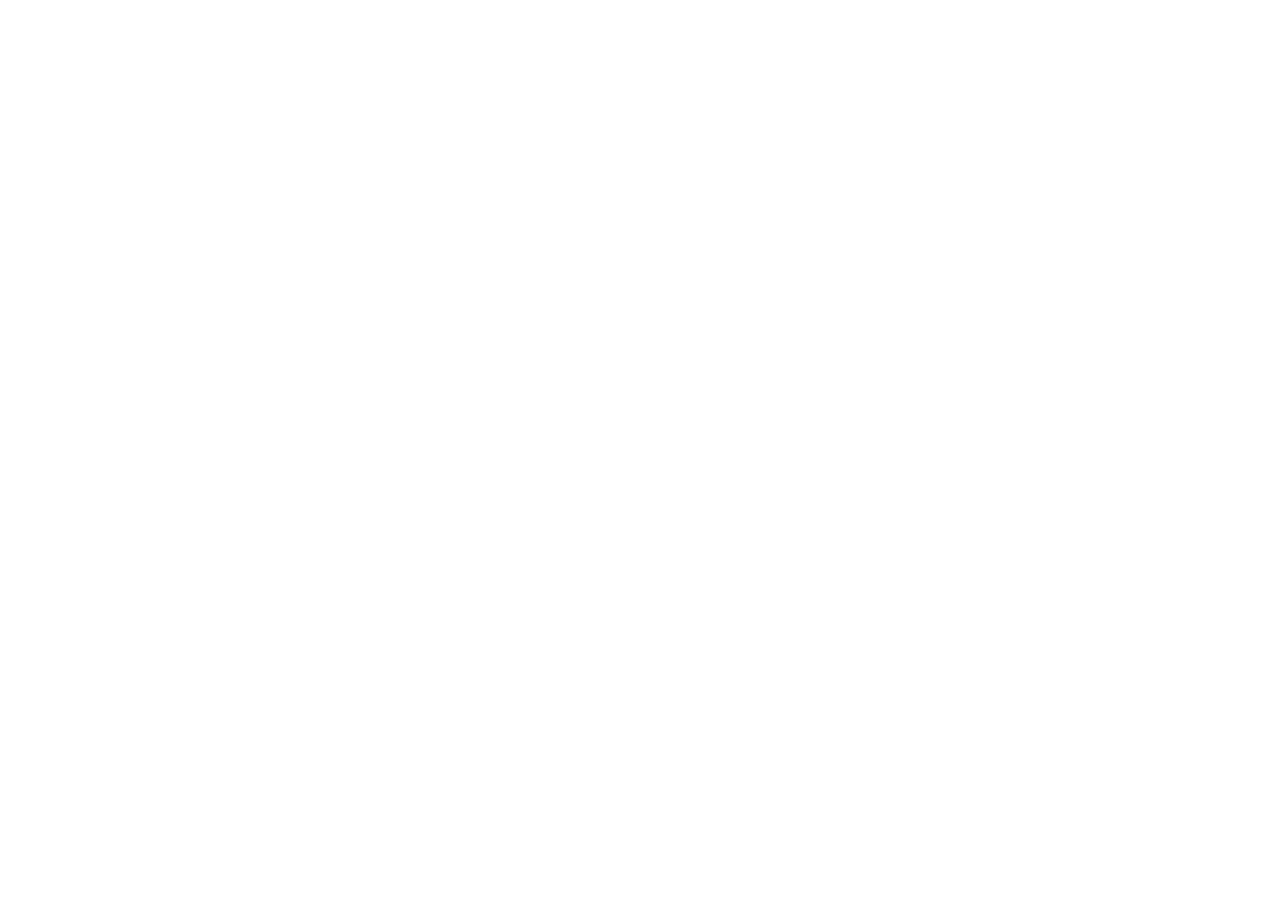
==== app/index.html @ 3b6300b7 "scaffolded and refactored" ====
<!doctype html>
<html lang="en">
  <head>
    <meta charset="UTF-8" />
    <meta name="viewport" content="width=device-width, initial-scale=1.0" />
    <link rel="stylesheet" href="style.css" />
    <title>Project Dog Years</title>
  </head>
  <body>
    <script type="module" src="main.js"></script>
  </body>
</html>
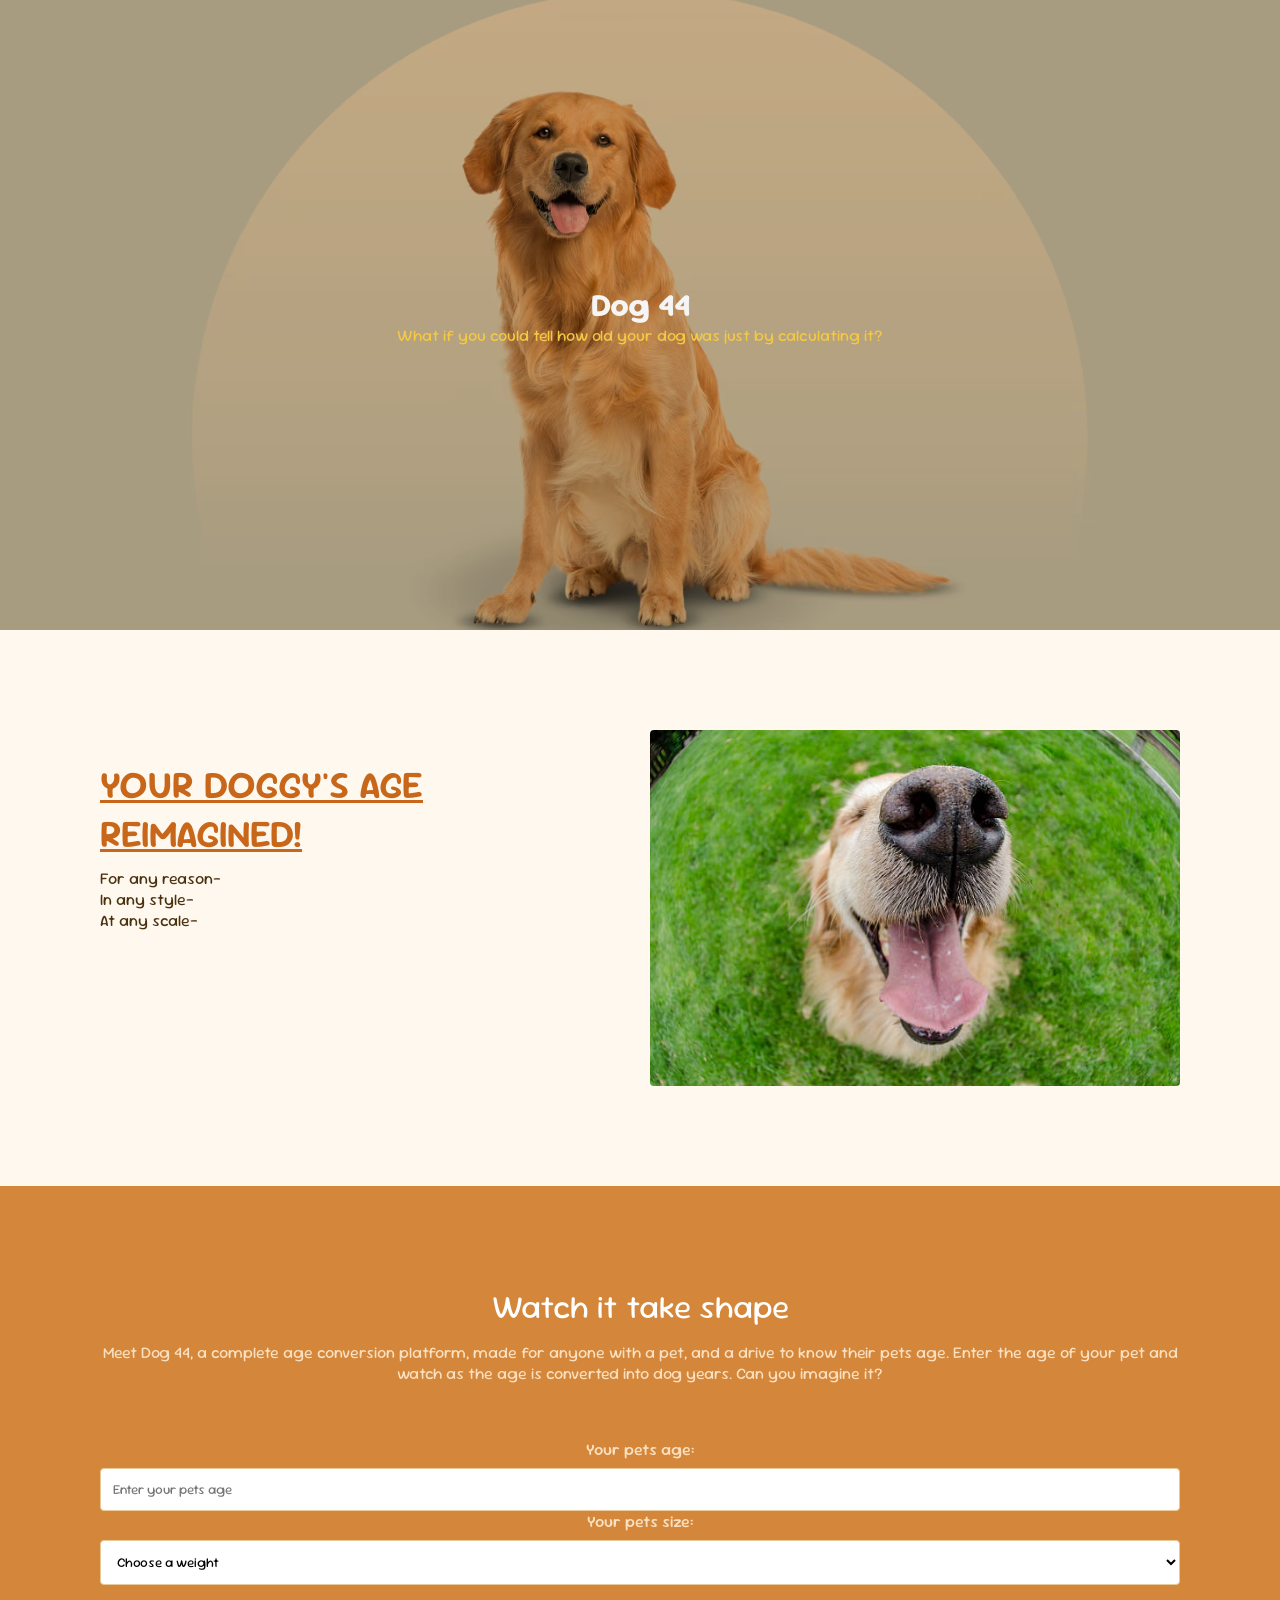
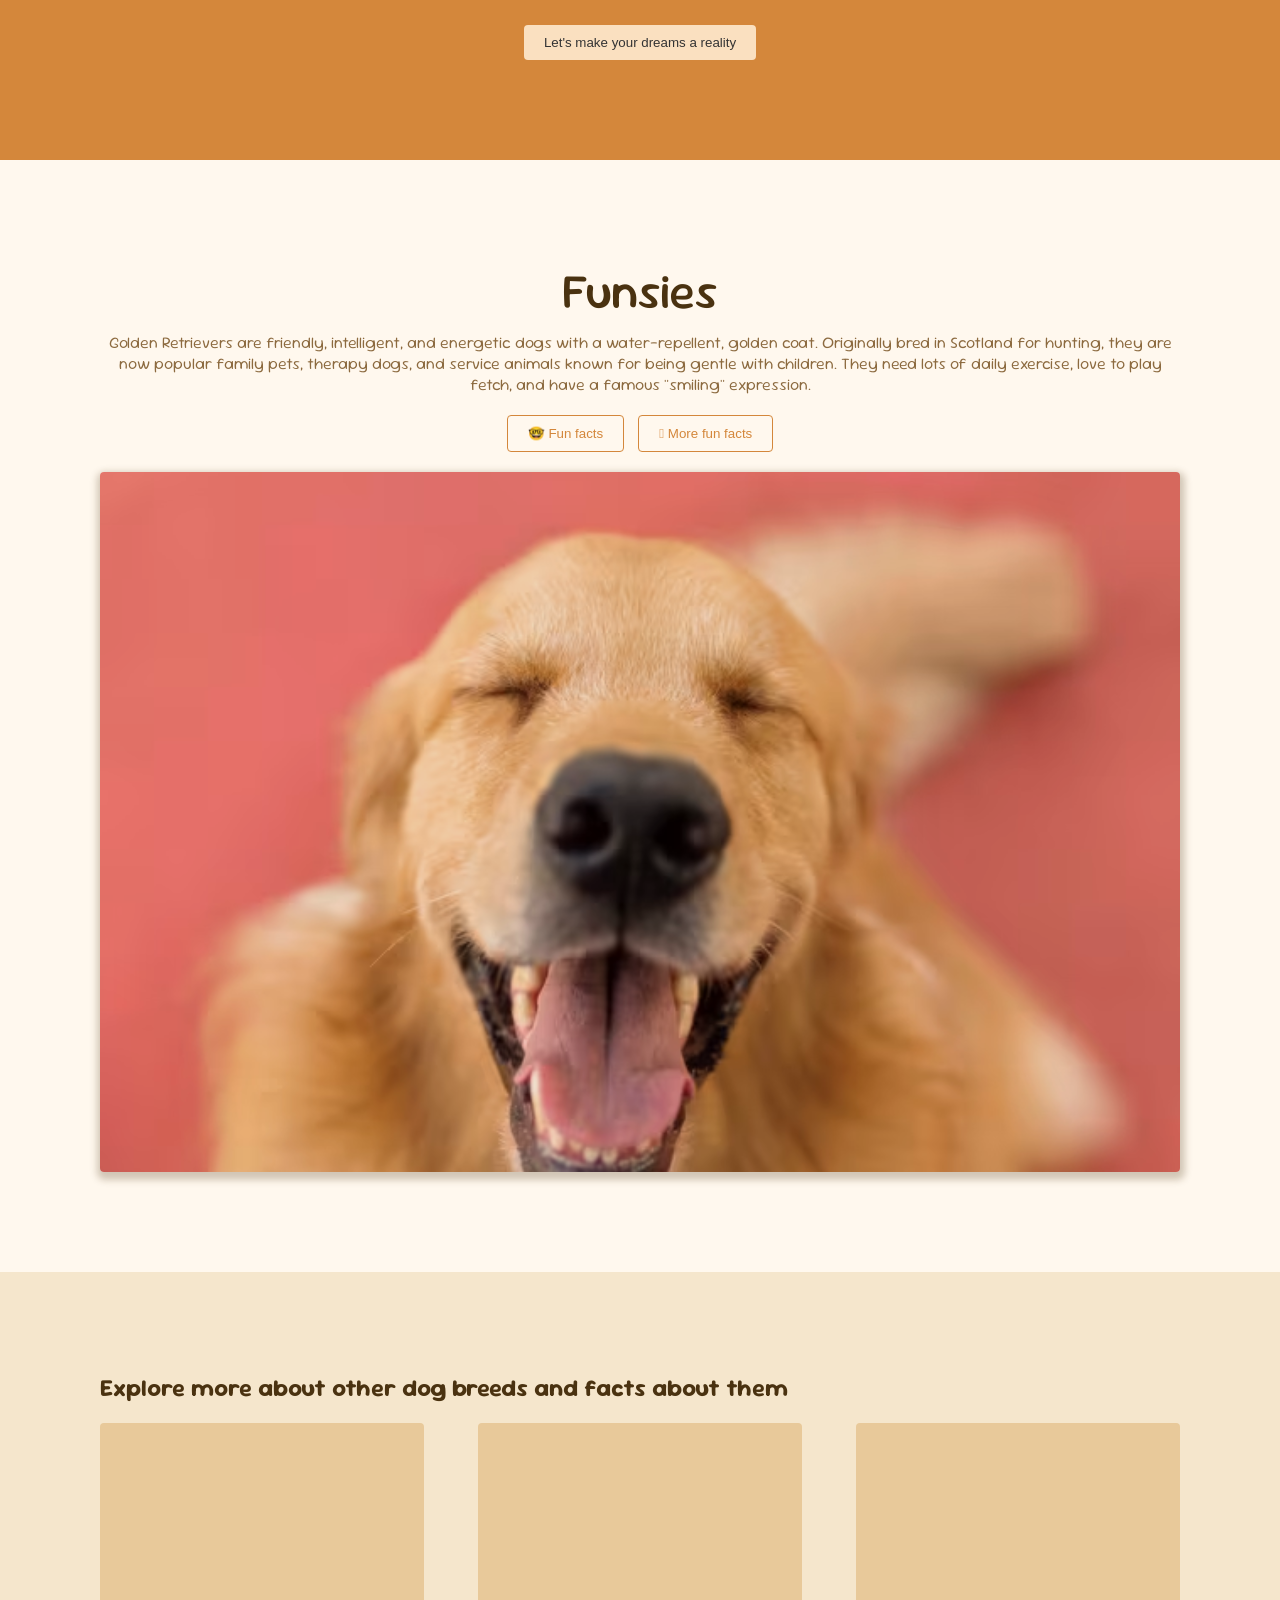
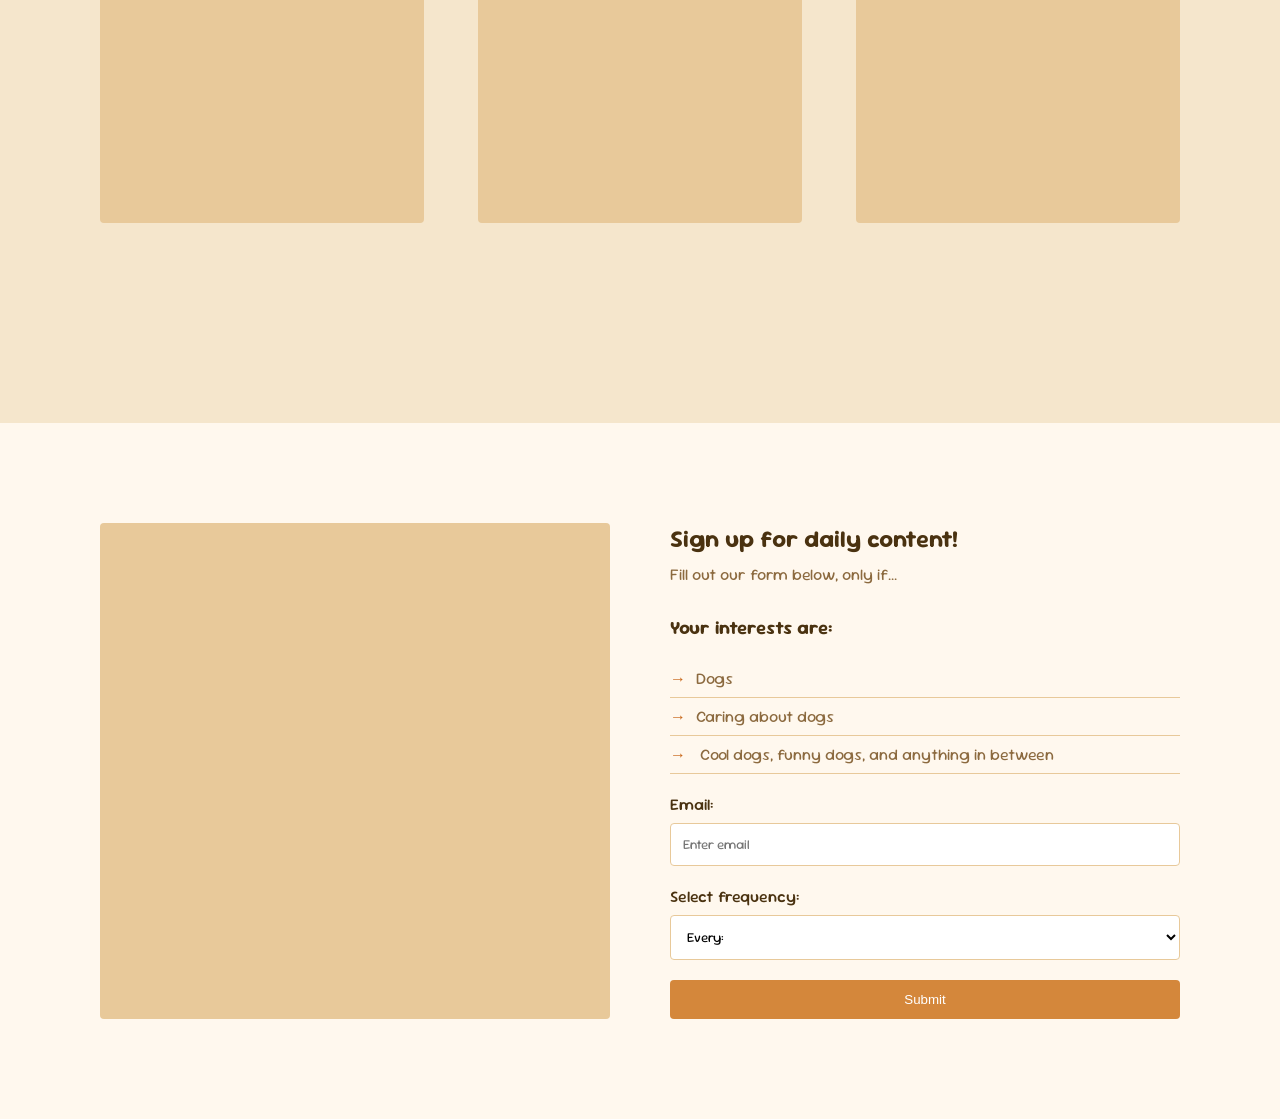
==== commit ee329212: "built out most of the html/css" ====
--- a/app/index.html
+++ b/app/index.html
@@ -3,10 +3,146 @@
   <head>
     <meta charset="UTF-8" />
     <meta name="viewport" content="width=device-width, initial-scale=1.0" />
-    <link rel="stylesheet" href="style.css" />
+    <link rel="preconnect" href="https://fonts.googleapis.com" />
+    <link rel="preconnect" href="https://fonts.gstatic.com" crossorigin />
+    <link
+      href="https://fonts.googleapis.com/css2?family=Sour+Gummy:ital,wght@0,100..900;1,100..900&display=swap"
+      rel="stylesheet"
+    />
+    <link rel="stylesheet" href="styles.css" />
     <title>Project Dog Years</title>
   </head>
   <body>
+    <!-- ---------------------------- Hero section ----------------------------- -->
+    <header class="hero">
+      <h1 class="hero__title">Dog 44</h1>
+      <p class="hero__description">
+        What if you could tell how old your dog was just by calculating it?
+      </p>
+    </header>
+
+    <!-- --------------------------- Feature section --------------------------- -->
+    <section class="feature">
+      <div class="feature__container">
+        <div class="feature__item">
+          <h2 class="feature__title feature__title--selected">
+            Your doggy's age reimagined!
+          </h2>
+          <p class="feature__description">
+            For any reason- <br />In any style- <br />At any scale-
+          </p>
+        </div>
+      </div>
+
+      <div class="feature__image-container">
+        <img
+          class="feature__image"
+          src="images/feature.jpg"
+          alt="Wide view picture of a dog."
+        />
+      </div>
+    </section>
+
+    <!-- ----------------------- Call to action section ------------------------ -->
+    <section class="cta">
+      <h3 class="cta__title">Watch it take shape</h3>
+      <p class="cta__description">
+        Meet Dog 44, a complete age conversion platform, made for anyone with a
+        pet, and a drive to know their pets age. Enter the age of your pet and
+        watch as the age is converted into dog years. Can you imagine it?
+      </p>
+
+      <!-- I want to render an age conversion calculator form using DOM manipulation -->
+      <form class="cta__form">
+        <div class="cta__form-group">
+          <label for="age">Your pets age:</label>
+          <input type="text" placeholder="Enter your pets age" />
+        </div>
+        <div class="cta__form-group">
+          <label for="size">Your pets size:</label>
+          <select id="course">
+            <option value="" selected disabled>Choose a weight</option>
+            <option value="small">&lt;20 lbs</option>
+            <option value="medium">20-50 lbs</option>
+            <option value="large">50-90 lbs</option>
+            <option value="giant">&gt;90 lbs</option>
+          </select>
+        </div>
+      </form>
+      <button class="cta__button cta__button--primary">
+        Let's make your dreams a reality
+      </button>
+    </section>
+
+    <!-- ---------------------------- Video section ---------------------------- -->
+    <section class="video">
+      <h3 class="video__title">Funsies</h3>
+      <p class="video__description">
+        Golden Retrievers are friendly, intelligent, and energetic dogs with a
+        water-repellent, golden coat. Originally bred in Scotland for hunting,
+        they are now popular family pets, therapy dogs, and service animals
+        known for being gentle with children. They need lots of daily exercise,
+        love to play fetch, and have a famous "smiling" expression.
+      </p>
+
+      <!-- No video yet, instead render a <ul> tag of fun facts when buttons clicked, make sure they're 50/50, use flex 1, flex-basis, etc -->
+      <div class="video__controls">
+        <button class="video__button video__button--primary">
+          🤓 Fun facts
+        </button>
+        <button class="video__button video__button--secondary">
+          🫪 More fun facts
+        </button>
+      </div>
+      <div class="video__container"></div>
+    </section>
+
+    <!-- -------------------------- Programs section --------------------------- -->
+    <section class="programs">
+      <h2>Explore more about other dog breeds and facts about them</h2>
+      <div class="programs__cards">
+        <div class="programs__card"></div>
+        <div class="programs__card"></div>
+        <div class="programs__card"></div>
+      </div>
+    </section>
+
+    <!-- ---------------------------- Form section ----------------------------- -->
+    <section class="element">
+      <div class="element__left">
+        <div class="element__placeholder"></div>
+      </div>
+      <div class="element__right">
+        <h2>Sign up for daily content!</h2>
+        <p class="element__subtitle">Fill out our form below, only if...</p>
+        <form class="element__form">
+          <h3>Your interests are:</h3>
+          <ul class="element__list">
+            <li class="element__list-item">Dogs</li>
+            <li class="element__list-item">Caring about dogs</li>
+            <li class="element__list-item">
+              Cool dogs, funny dogs, and anything in between
+            </li>
+          </ul>
+
+          <div class="element__form-group">
+            <label for="username">Email:</label>
+            <input type="text" id="email" placeholder="Enter email" />
+          </div>
+          <div class="element__form-group">
+            <label for="course">Select frequency:</label>
+            <select id="course">
+              <option value="" selected disabled>Every:</option>
+              <option value="day">Day</option>
+              <option value="week">Week</option>
+              <option value="month">Month</option>
+            </select>
+          </div>
+
+          <button type="submit" class="element__button">Submit</button>
+        </form>
+      </div>
+    </section>
     <script type="module" src="main.js"></script>
   </body>
 </html>
--- a/app/styles.css
+++ b/app/styles.css
@@ -0,0 +1,366 @@
+/* -------------------------------------------------------------------------- */
+/*                                Hero section                                */
+/* -------------------------------------------------------------------------- */
+* {
+  box-sizing: border-box;
+  margin: 0;
+  padding: 0;
+}
+
+body {
+  background-color: #fff8ee;
+  color: #4a3210;
+  font-family: 'Sour Gummy', Times, serif;
+}
+
+.hero {
+  padding: 100px;
+}
+
+.hero__title {
+  color: #f5f5f5;
+}
+
+.hero__description {
+  color: #f5c842;
+}
+
+/* -------------------------------------------------------------------------- */
+/*                               Feature section                              */
+/* -------------------------------------------------------------------------- */
+.feature {
+  padding: 100px;
+}
+
+.feature__item {
+  padding: 30px 0;
+}
+
+.feature__title {
+  color: #c8671a;
+  font-size: 2.4rem;
+  font-weight: 600;
+  margin: 0 0 10px 0;
+  text-transform: uppercase;
+}
+
+.feature__title--selected {
+  text-decoration: underline;
+}
+
+/* -------------------------------------------------------------------------- */
+/*                           Call to action section                           */
+/* -------------------------------------------------------------------------- */
+.cta {
+  background-color: #d4873b;
+  color: #fff;
+  padding: 100px;
+  text-align: center;
+}
+
+.cta__description {
+  color: #fae0c0;
+  padding: 15px 0;
+}
+
+button {
+  border: none;
+  color: none;
+}
+
+.cta__form {
+  padding: 40px 0;
+}
+
+.cta__button {
+  color: #333;
+  background-color: #fae0c0;
+  padding: 10px 20px;
+  border-radius: 4px;
+}
+
+.cta__form-group {
+  display: flex;
+  flex-direction: column;
+  gap: 8px;
+}
+
+.cta__form-group label {
+  color: #fae0c0;
+  font-weight: 500;
+}
+
+.cta__form-group input,
+.cta__form-group select {
+  border: 1px solid #e8c99a;
+  border-radius: 4px;
+  /* Sometimes input and select have their own font style, so I inherit it so it gets the font styles I chose */
+  font-family: inherit;
+  padding: 12px;
+}
+
+/* Highlights the boxes with a better color for the app */
+.cta__form-group input:focus,
+.cta__form-group select:focus {
+  border-color: #d4873b;
+  box-shadow: 0 0 0 2px rgba(212, 135, 59, 0.2);
+  outline: none;
+}
+
+.cta__form-group select {
+  background-color: white;
+  cursor: pointer;
+}
+
+.cta__form-group option {
+  padding: 8px;
+}
+
+/* -------------------------------------------------------------------------- */
+/*                                Video section                               */
+/* -------------------------------------------------------------------------- */
+.video {
+  font-weight: 500;
+  padding: 100px;
+  text-align: center;
+}
+
+.video__title {
+  font-size: 3rem;
+  font-weight: 500;
+}
+
+.video__description {
+  color: #8c6a3f;
+  font-weight: 300;
+  margin: 10px 0 0 0;
+}
+
+.video__controls {
+  margin: 20px 0 0 0;
+}
+
+.video__button {
+  background: none;
+  border: 1px solid #d4873b;
+  border-radius: 4px;
+  padding: 10px 20px;
+}
+
+.video__button--primary {
+  margin: 0 10px 0 0;
+}
+
+.video__container {
+  background-color: #e8c99a;
+  box-shadow: 1px 4px 7px 4px rgba(74, 50, 16, 0.25);
+  height: 500px;
+  margin: 20px 0 0 0;
+  width: 100%;
+}
+
+/* -------------------------------------------------------------------------- */
+/*                              Programs section                              */
+/* -------------------------------------------------------------------------- */
+.programs {
+  background-color: #f5e6cc;
+  padding: 100px 100px 200px 100px;
+}
+
+.programs__cards {
+  display: flex;
+  gap: 20px;
+  justify-content: space-between;
+  margin: 20px 0 0 0;
+}
+
+.programs__card {
+  background-color: #e8c99a;
+  height: 400px;
+  padding: 30px;
+  flex-basis: 30%;
+  border-radius: 4px;
+}
+
+/* -------------------------------------------------------------------------- */
+/*                                Form section                                */
+/* -------------------------------------------------------------------------- */
+.element {
+  display: flex;
+  justify-content: space-between;
+  padding: 100px;
+  gap: 60px;
+  background-color: #fff8ee;
+}
+
+.element__left {
+  flex: 1;
+}
+
+.element__right {
+  flex: 1;
+}
+
+.element__subtitle {
+  color: #8c6a3f;
+  margin: 10px 0 30px 0;
+}
+
+.element__form {
+  display: flex;
+  flex-direction: column;
+  gap: 20px;
+}
+
+.element__placeholder {
+  background-color: #e8c99a;
+  width: 100%;
+  height: 100%;
+  border-radius: 4px;
+}
+
+.element__list {
+  list-style-type: none;
+  padding-left: 0;
+}
+
+.element__list-item {
+  border-bottom: 1px solid #e8c99a;
+  color: #8c6a3f;
+  padding: 8px 0;
+}
+
+.element__list-item:before {
+  color: #c8671a;
+  /* You can look up symbols, got this from symbol spy */
+  content: '→';
+  margin: 0 10px 0 0;
+}
+
+.element__form-group {
+  display: flex;
+  flex-direction: column;
+  gap: 8px;
+}
+
+.element__form-group label {
+  color: #4a3210;
+  font-weight: 500;
+}
+
+.element__form-group input,
+.element__form-group select {
+  border: 1px solid #e8c99a;
+  border-radius: 4px;
+  /* Sometimes input and select have their own font style, so I inherit it so it gets the font styles I chose */
+  font-family: inherit;
+  padding: 12px;
+}
+
+/* Highlights the boxes with a better color for the app */
+.element__form-group input:focus,
+.element__form-group select:focus {
+  border-color: #d4873b;
+  box-shadow: 0 0 0 2px rgba(212, 135, 59, 0.2);
+  outline: none;
+}
+
+.element__form-group select {
+  background-color: white;
+  cursor: pointer;
+}
+
+.element__form-group option {
+  padding: 8px;
+}
+
+.element__button {
+  background-color: #d4873b;
+  border: none;
+  border-radius: 4px;
+  color: white;
+  cursor: pointer;
+  font-weight: 500;
+  padding: 12px 24px;
+  transition: background-color 0.2s;
+}
+
+.element__button:hover {
+  background-color: #c8671a;
+}
+
+/* -------------------------------------------------------------------------- */
+/*                                   Images                                   */
+/* -------------------------------------------------------------------------- */
+
+.hero {
+  height: 70vh;
+  background-image: url('images/hero.jpg');
+  background-size: cover;
+  background-position: center;
+  background-color: rgba(74, 50, 16, 0.55);
+  background-blend-mode: overlay;
+  text-align: center;
+  align-content: center;
+}
+
+.feature {
+  display: flex;
+  justify-content: space-between;
+  gap: 20px;
+}
+
+.feature__container {
+  flex-basis: 50%;
+}
+
+.feature__image-container {
+  flex-basis: 50%;
+}
+
+.feature__image {
+  width: 100%;
+  height: 100%;
+  object-fit: cover;
+  border-radius: 4px;
+}
+
+.cta__title {
+  font-size: 2rem;
+  font-weight: 400;
+}
+
+.cta__button:hover {
+  background-color: #f5c842;
+  cursor: pointer;
+}
+
+.video__button--primary {
+  color: #d4873b;
+}
+
+.video__button--primary:hover {
+  background-color: #d4873b;
+  color: white;
+  cursor: pointer;
+}
+
+.video__button--secondary {
+  color: #d4873b;
+}
+
+.video__button--secondary:hover {
+  background-color: #d4873b;
+  color: white;
+  cursor: pointer;
+}
+
+.video__container {
+  background-image: url('images/video.jpg');
+  background-size: cover;
+  background-position: center;
+  height: 700px;
+  background-blend-mode: overlay;
+  background-color: rgba(74, 50, 16, 0.15);
+  border-radius: 4px;
+}
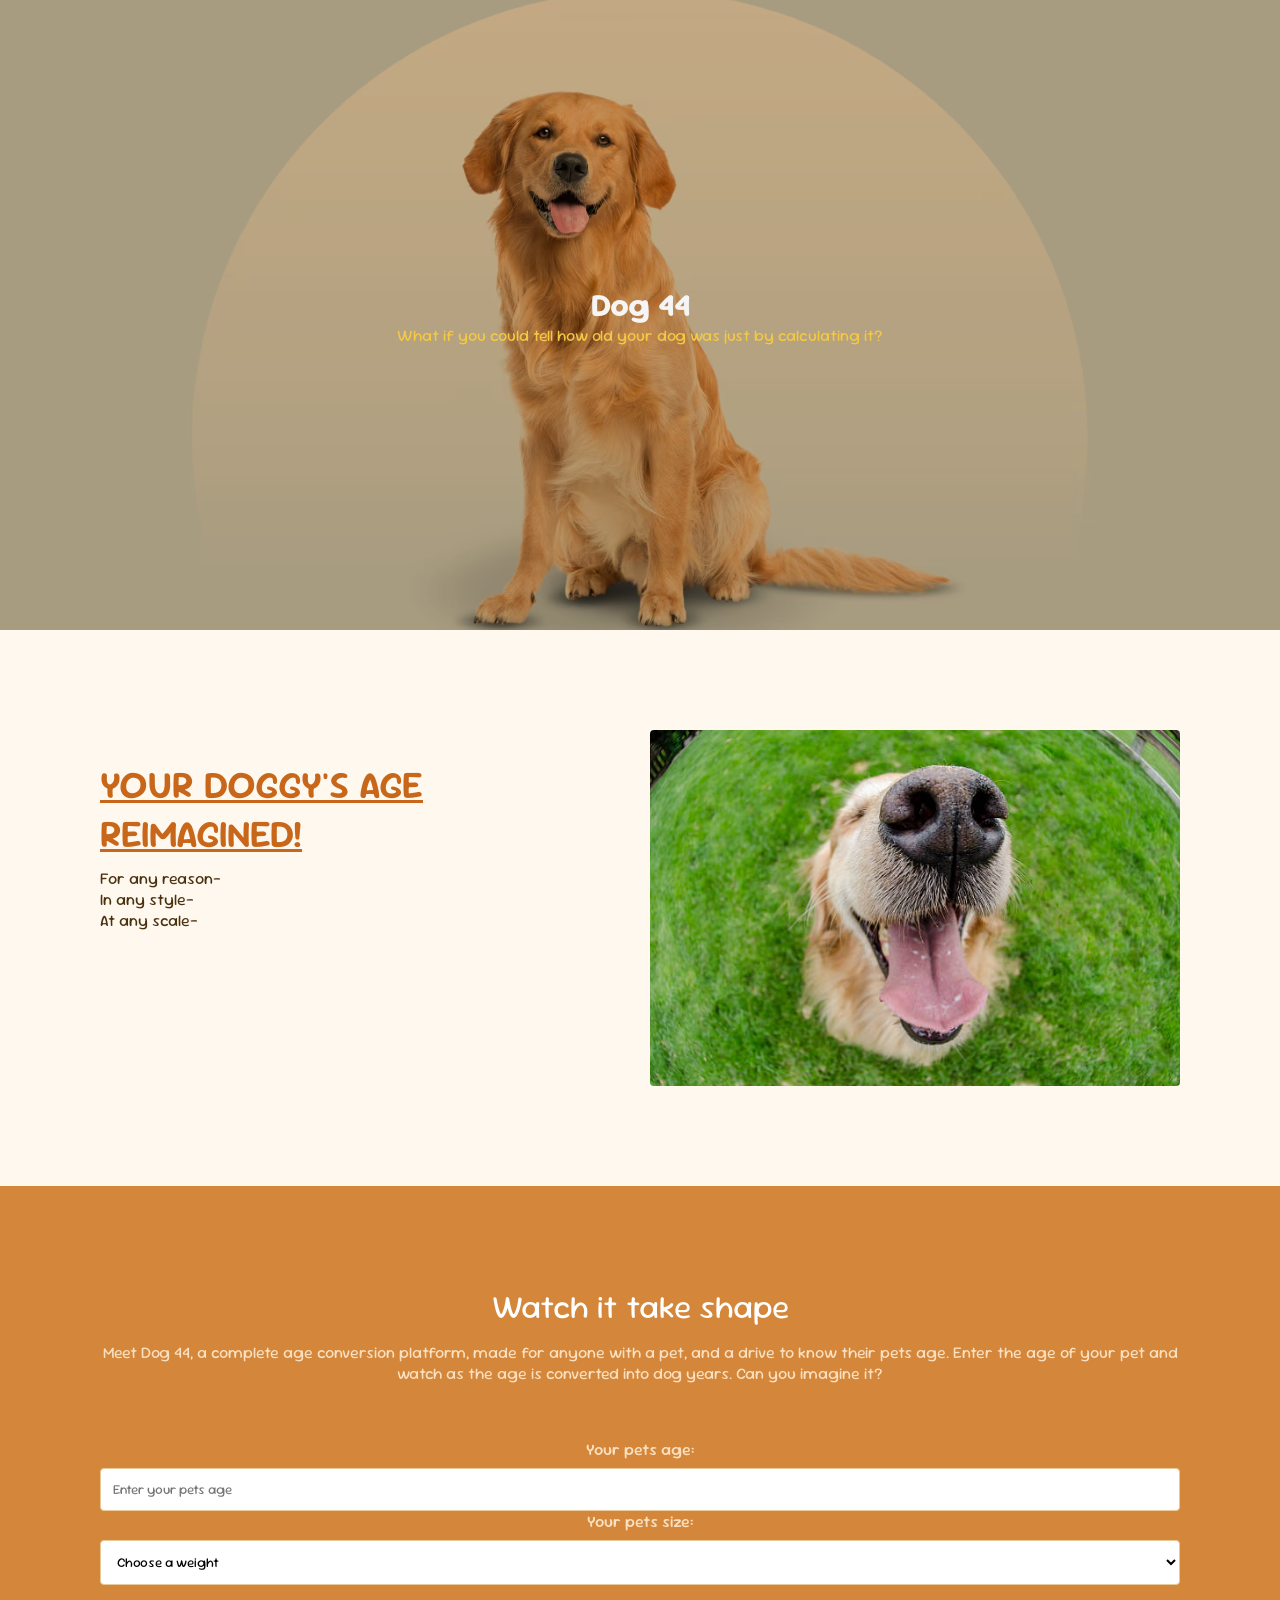
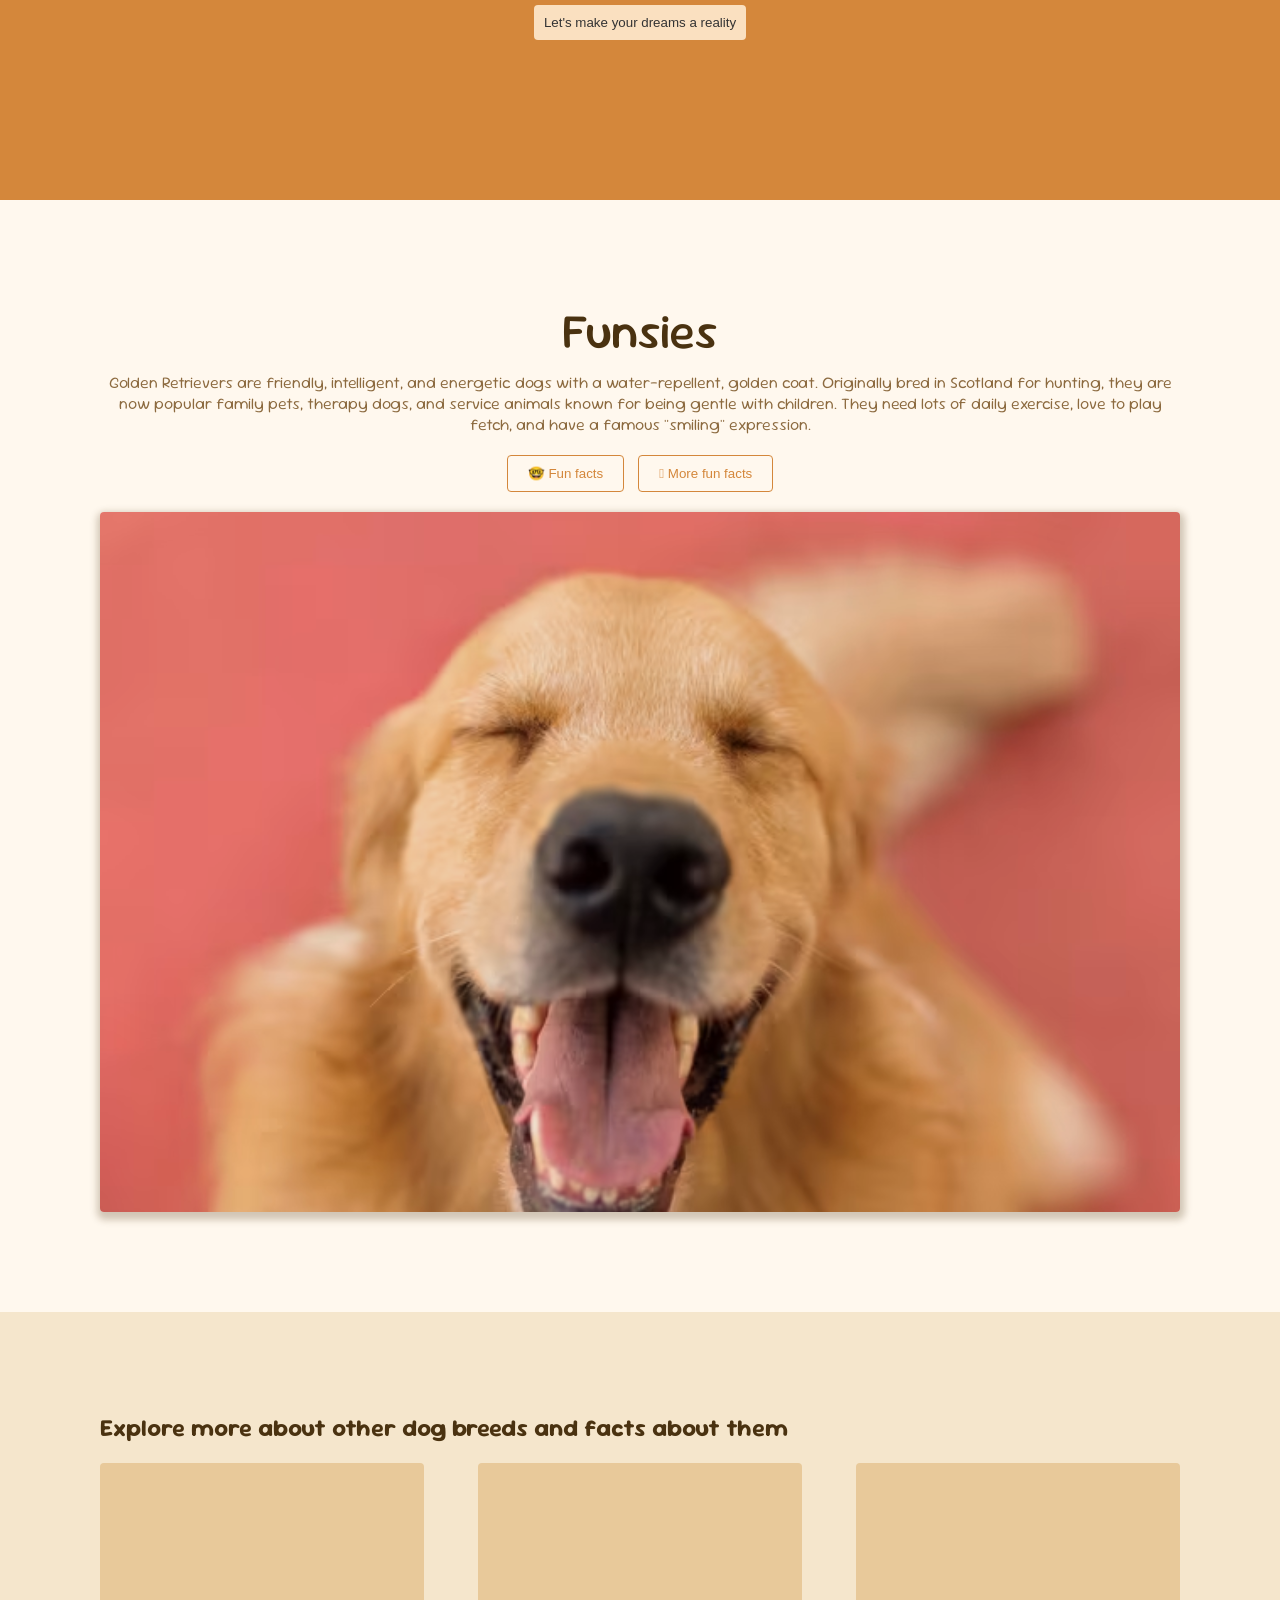
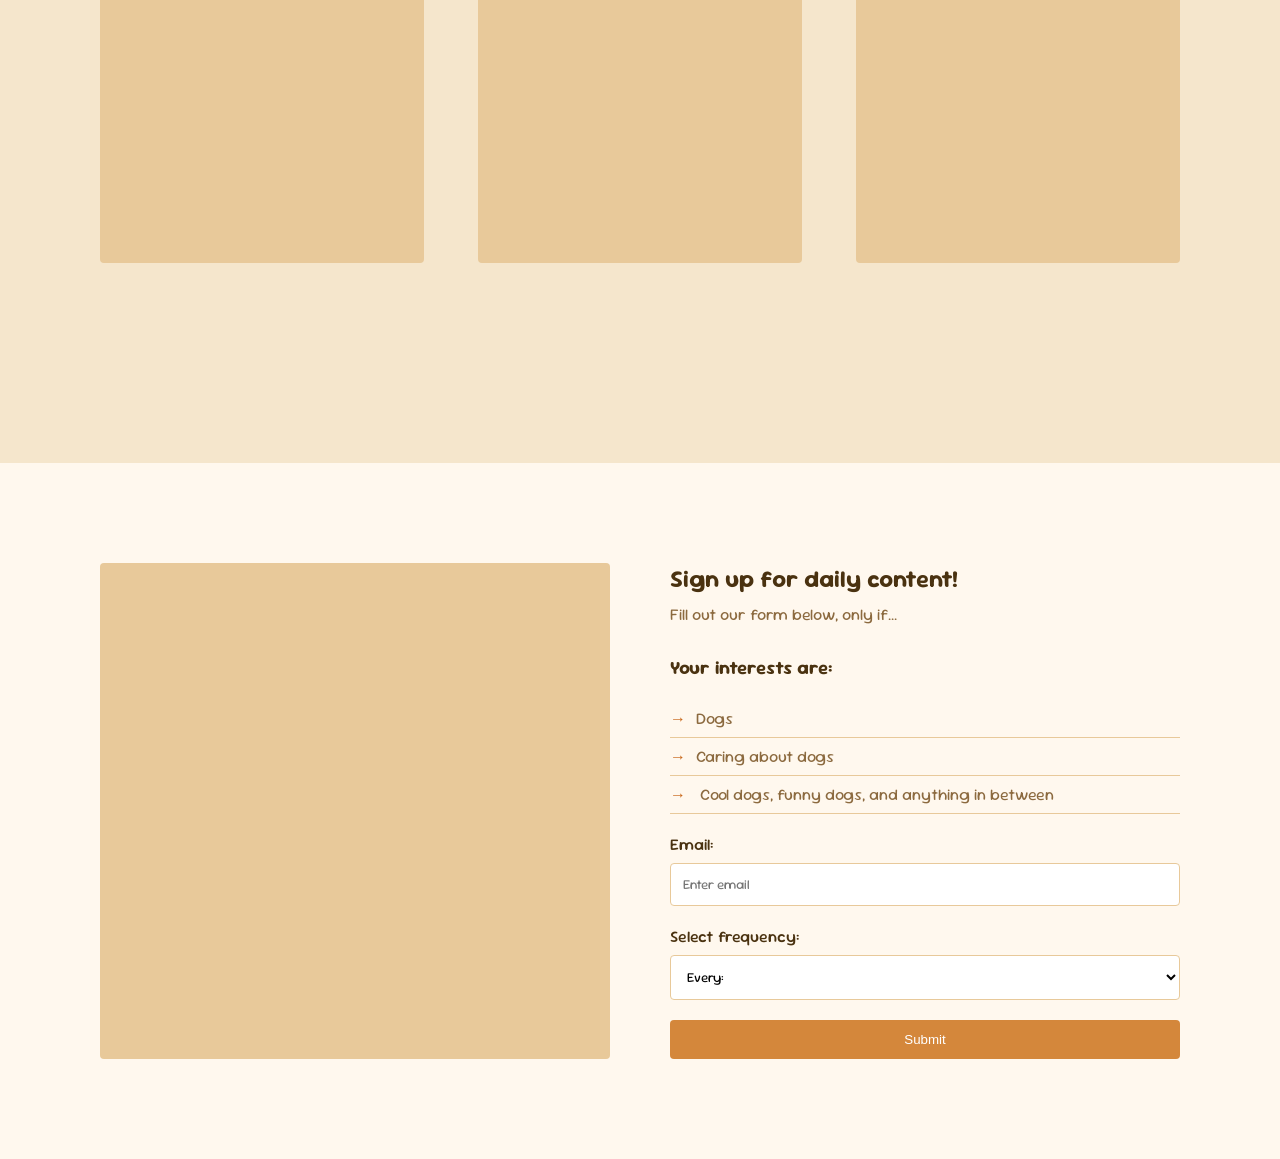
==== commit 259b31cf: "age conversion works, no size implementation" ====
--- a/app/index.html
+++ b/app/index.html
@@ -53,14 +53,14 @@
       </p>
 
       <!-- I want to render an age conversion calculator form using DOM manipulation -->
-      <form class="cta__form">
+      <form id="getDogYears" class="cta__form">
         <div class="cta__form-group">
           <label for="age">Your pets age:</label>
-          <input type="text" placeholder="Enter your pets age" />
+          <input type="text" id="setDogAge" placeholder="Enter your pets age" />
         </div>
         <div class="cta__form-group">
           <label for="size">Your pets size:</label>
-          <select id="course">
+          <select id="setDogSize">
             <option value="" selected disabled>Choose a weight</option>
             <option value="small">&lt;20 lbs</option>
             <option value="medium">20-50 lbs</option>
@@ -68,10 +68,11 @@
             <option value="giant">&gt;90 lbs</option>
           </select>
         </div>
+        <button type="submit" class="cta__button cta__button--primary">
+          Let's make your dreams a reality
+        </button>
       </form>
-      <button class="cta__button cta__button--primary">
-        Let's make your dreams a reality
-      </button>
+      <div id="setDogYears"></div>
     </section>
 
     <!-- ---------------------------- Video section ---------------------------- -->
--- a/app/styles.css
+++ b/app/styles.css
@@ -75,7 +75,8 @@
 .cta__button {
   color: #333;
   background-color: #fae0c0;
-  padding: 10px 20px;
+  margin: 20px 0;
+  padding: 10px;
   border-radius: 4px;
 }
 
